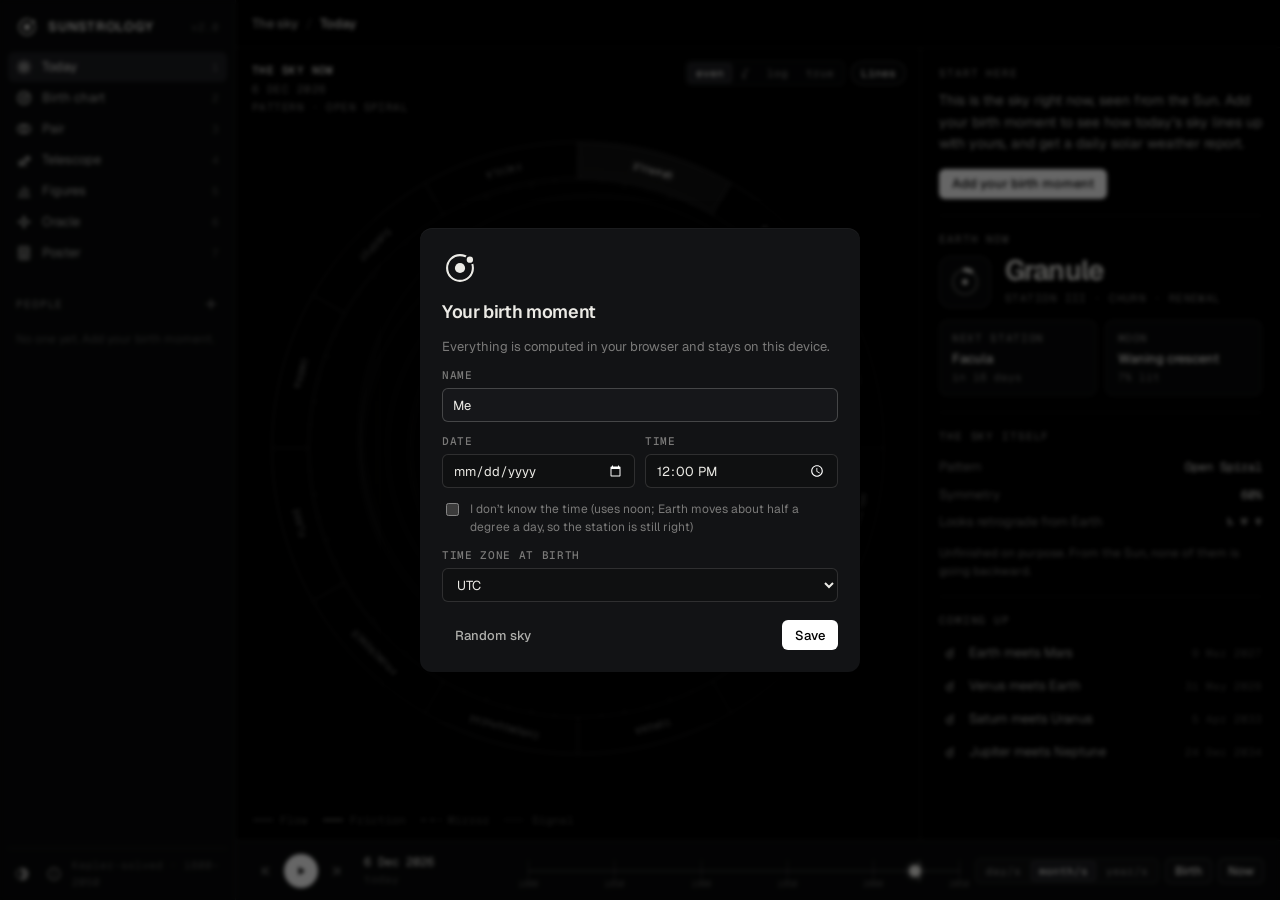
==== web/index.html @ 1bd75f25 "Sunstrology v2: redesigned app, Telescope, and brand A new version in web/, alongside v1 (Sunstrolog" ====
<!doctype html>
<html lang="en">
<head>
  <meta charset="utf-8">
  <meta name="viewport" content="width=device-width, initial-scale=1, viewport-fit=cover">
  <title>Sunstrology: the sky from the Sun</title>
  <meta name="description" content="A sun-centred birth chart. Real orbital mechanics, seen from the Sun, with Earth as you.">
  <meta name="theme-color" content="#000000">
  <link rel="icon" href="assets/favicon.svg" type="image/svg+xml">
  <link rel="icon" href="assets/favicon-32.png" sizes="32x32" type="image/png">
  <link rel="apple-touch-icon" href="assets/apple-touch-icon.png">
  <meta property="og:type" content="website">
  <meta property="og:title" content="Sunstrology: the sky from the Sun">
  <meta property="og:description" content="A sun-centred birth chart. Real orbital mechanics, seen from the Sun, with Earth as you.">
  <meta property="og:image" content="https://sunstrology.com/assets/link-preview.png">
  <meta property="og:image:width" content="1200">
  <meta property="og:image:height" content="630">
  <meta name="twitter:card" content="summary_large_image">
  <meta name="twitter:image" content="https://sunstrology.com/assets/link-preview.png">
  <link rel="manifest" href="manifest.webmanifest">
  <link rel="preconnect" href="https://fonts.googleapis.com">
  <link rel="preconnect" href="https://fonts.gstatic.com" crossorigin>
  <link href="https://fonts.googleapis.com/css2?family=Geist:wght@400;500;600&family=Geist+Mono:wght@400;500&display=swap" rel="stylesheet">
  <link rel="stylesheet" href="css/tokens.css">
  <link rel="stylesheet" href="css/app.css">
</head>
<body>
<div class="app" id="app">

  <!-- sidebar (desktop) -->
  <aside class="side" id="side">
    <a class="brand" href="#/sky" aria-label="Sunstrology home">
      <span class="brand-mark" id="brandMark"></span>
      <span class="brand-name">SUNSTROLOGY</span>
      <span class="brand-ver">v2.0</span>
    </a>
    <nav class="nav" aria-label="Views">
      <a href="#/sky" data-view="sky"><i data-ico="sky"></i>Today<kbd>1</kbd></a>
      <a href="#/chart" data-view="chart"><i data-ico="chart"></i>Birth chart<kbd>2</kbd></a>
      <a href="#/pair" data-view="pair"><i data-ico="pair"></i>Pair<kbd>3</kbd></a>
      <a href="#/telescope" data-view="telescope"><i data-ico="scope"></i>Telescope<kbd>4</kbd></a>
      <a href="#/figures" data-view="figures"><i data-ico="figures"></i>Figures<kbd>5</kbd></a>
      <a href="#/oracle" data-view="oracle"><i data-ico="oracle"></i>Oracle<kbd>6</kbd></a>
      <a href="#/poster" data-view="poster"><i data-ico="poster"></i>Poster<kbd>7</kbd></a>
    </nav>
    <div class="side-head"><span>PEOPLE</span><button class="icon-btn" id="addPerson" title="Add a person" aria-label="Add a person"><i data-ico="plus"></i></button></div>
    <ul class="people" id="people"></ul>
    <div class="side-foot">
      <button class="icon-btn" id="themeBtn" title="Light / dark" aria-label="Toggle light and dark"><i data-ico="theme"></i></button>
      <button class="icon-btn" id="aboutBtn" title="About" aria-label="About"><i data-ico="info"></i></button>
      <span class="side-note mono">Kepler-solved · 1800–2050</span>
    </div>
  </aside>

  <!-- top bar (mobile) -->
  <header class="topbar">
    <a class="brand" href="#/sky"><span class="brand-mark" id="brandMarkM"></span><span class="brand-name">SUNSTROLOGY</span></a>
    <button class="who" id="whoBtn" aria-label="Switch person"><span class="who-seal" id="whoSeal"></span><span id="whoName">—</span><i data-ico="chev"></i></button>
  </header>

  <main class="main">
    <header class="crumbs">
      <div class="crumb"><span id="crumbPerson">—</span><span class="sep">/</span><span id="crumbView">Today</span></div>
      <div class="crumb-actions" id="crumbActions"></div>
    </header>

    <section class="view view-stage" id="stageView">
      <div class="stage" id="stage">
        <canvas id="wheel" aria-label="The solar system seen from the Sun"></canvas>
        <div class="scope" id="scope" hidden>
          <div class="scope-msg mono" id="scopeMsg"></div>
          <div class="scope-pad" id="scopePad" aria-label="Fly">
            <button data-key="KeyW" aria-label="Fly forward"><svg viewBox="0 0 16 16" width="16" height="16" fill="none" stroke="currentColor" stroke-width="1.6" stroke-linecap="round" stroke-linejoin="round"><path d="M4 10l4-4 4 4"/></svg></button>
            <button data-key="KeyS" aria-label="Fly back"><svg viewBox="0 0 16 16" width="16" height="16" fill="none" stroke="currentColor" stroke-width="1.6" stroke-linecap="round" stroke-linejoin="round"><path d="M4 6l4 4 4-4"/></svg></button>
          </div>
        </div>
        <div class="stage-hud tl mono" id="hudTL"></div>
        <div class="stage-hud tr" id="hudTR">
          <div class="seg seg-sm" id="scaleSeg" role="group" aria-label="Distance scale">
            <button data-scale="even" class="on" title="Orbits evenly spaced">even</button><button data-scale="sqrt" title="Square-root distance">√</button><button data-scale="log">log</button><button data-scale="true">true</button>
          </div>
          <button class="chip" id="aspToggle" aria-pressed="true">Lines</button>
        </div>
        <div class="legend mono" id="legend">
          <span><svg width="22" height="6"><line x1="1" y1="3" x2="21" y2="3" stroke="currentColor" stroke-width="1"/></svg>Flow</span>
          <span><svg width="22" height="6"><line x1="1" y1="3" x2="21" y2="3" stroke="currentColor" stroke-width="1.6"/></svg>Friction</span>
          <span><svg width="22" height="6"><line x1="1" y1="3" x2="21" y2="3" stroke="currentColor" stroke-dasharray="5 4"/></svg>Mirror</span>
          <span><svg width="22" height="6"><line x1="1" y1="3" x2="21" y2="3" stroke="currentColor" stroke-dasharray="1 3" stroke-linecap="round"/></svg>Signal</span>
        </div>
        <div class="tip mono" id="tip" hidden></div>
      </div>
      <aside class="inspector" id="inspector"></aside>
    </section>

    <section class="view view-doc" id="docView" hidden>
      <div class="doc" id="doc"></div>
    </section>

    <!-- time bar: the GODMIX player, for time -->
    <footer class="timebar" id="timebar">
      <div class="tb-left">
        <button class="icon-btn" id="stepBack" title="Back one step (←)" aria-label="Back one step"><i data-ico="prev"></i></button>
        <button class="play" id="playBtn" title="Play (space)" aria-label="Play"><i data-ico="play"></i></button>
        <button class="icon-btn" id="stepFwd" title="Forward one step (→)" aria-label="Forward one step"><i data-ico="next"></i></button>
      </div>
      <div class="tb-date mono" id="tbDate">—</div>
      <div class="tb-track" id="tbTrack">
        <input type="range" id="tbRange" min="0" max="1000" step="0.01" aria-label="Moment in time">
        <div class="tb-marks" id="tbMarks"></div>
      </div>
      <div class="tb-right">
        <div class="seg seg-sm" id="speedSeg" role="group" aria-label="Playback speed">
          <button data-speed="1">day/s</button><button data-speed="30" class="on">month/s</button><button data-speed="365">year/s</button>
        </div>
        <button class="btn btn-sm" id="toBirth">Birth</button>
        <button class="btn btn-sm" id="toNow">Now</button>
      </div>
    </footer>
  </main>

  <!-- tabs (mobile) -->
  <nav class="tabs" aria-label="Views">
    <a href="#/sky" data-view="sky"><i data-ico="sky"></i><span>Today</span></a>
    <a href="#/chart" data-view="chart"><i data-ico="chart"></i><span>Chart</span></a>
    <a href="#/pair" data-view="pair"><i data-ico="pair"></i><span>Pair</span></a>
    <a href="#/telescope" data-view="telescope"><i data-ico="scope"></i><span>3D</span></a>
    <a href="#/figures" data-view="figures"><i data-ico="figures"></i><span>Figures</span></a>
    <a href="#/oracle" data-view="oracle"><i data-ico="oracle"></i><span>Oracle</span></a>
  </nav>
</div>

<!-- dialogs -->
<dialog class="dlg" id="personDlg">
  <form method="dialog" id="personForm" class="dlg-body">
    <div class="dlg-mark" id="dlgMark"></div>
    <h2 id="personTitle">Your birth moment</h2>
    <p class="muted">Everything is computed in your browser and stays on this device.</p>
    <label class="field"><span>Name</span><input name="name" required maxlength="40" placeholder="You" autocomplete="off"></label>
    <div class="row2">
      <label class="field"><span>Date</span><input name="date" type="date" required min="1800-01-01" max="2050-12-31"></label>
      <label class="field"><span>Time</span><input name="time" type="time" value="12:00"></label>
    </div>
    <label class="check"><input type="checkbox" name="unknown"> I don’t know the time (uses noon; Earth moves about half a degree a day, so the station is still right)</label>
    <label class="field"><span>Time zone at birth</span><select name="tz" id="tzSelect"></select></label>
    <div class="dlg-actions">
      <button type="button" class="btn ghost" id="randomBtn">Random sky</button>
      <span class="grow"></span>
      <button type="button" class="btn ghost danger" id="deletePerson" hidden>Delete</button>
      <button type="button" class="btn ghost" id="cancelPerson">Cancel</button>
      <button type="submit" class="btn primary" value="save">Save</button>
    </div>
  </form>
</dialog>

<dialog class="dlg" id="peopleDlg">
  <div class="dlg-body">
    <h2>People</h2>
    <ul class="people" id="peopleM"></ul>
    <div class="dlg-actions"><button class="btn" id="addPersonM">Add a person</button><span class="grow"></span><button class="btn ghost" id="closePeople">Close</button></div>
  </div>
</dialog>

<dialog class="dlg dlg-wide" id="aboutDlg">
  <div class="dlg-body prose">
    <h2>The sky from the Sun</h2>
    <p>Sunstrology computes the solar system at any moment between 1800 and 2050 as seen <b>from the Sun</b>, then treats Earth as you. Your sign is Earth’s <b>station</b>: one of twelve 30° sectors of its orbit, named for the Sun’s own anatomy, from Core to Heliopause.</p>
    <p>The astronomy is real orbital mechanics (JPL Keplerian elements, solved with Kepler’s equation; the Moon from Meeus). The stations, patterns and readings are an invented symbolic layer, and the app keeps the two apart.</p>
    <p>No retrogrades, no houses, no borrowed zodiac. From the Sun, nothing ever moves backward.</p>
    <p class="muted mono">Keys: 1–7 views · space play · ← → step · B birth · N now · L lines · Telescope: drag to look, W A S D fly, Q E down / up, shift boost, scroll speed</p>
    <p class="muted">By Kyler Simzer · MIT licence · <a href="https://github.com/kylersimzer/Sunstrology" target="_blank" rel="noopener">source</a></p>
    <div class="dlg-actions"><span class="grow"></span><button class="btn" id="closeAbout">Close</button></div>
  </div>
</dialog>

<div class="toast" id="toast" role="status" aria-live="polite"></div>

<script type="module" src="js/app.js"></script>
</body>
</html>
---- web/css/tokens.css ----
/* Sunstrology design tokens. Same rules as stems.fm and GODMIX: black, one off-white ink, Geist and Geist Mono,
   finished to the standard of linear.app (hairline borders, dense 13 px type, quiet surfaces, fast motion).
   Here the light comes from the Sun: the only full-white thing on screen is the Sun and you (Earth). */
:root {
  color-scheme: dark;
  --ink: 236, 235, 230;
  --bg: #000;
  --bg-1: #08090a;
  --bg-2: #0f1011;
  --bg-3: #16171a;
  --bg-4: #1d1e22;
  --bg-raised: #121315;
  --fg: #ecebe6;
  --fg-2: rgba(var(--ink), 0.72);
  --fg-3: rgba(var(--ink), 0.48);
  --fg-4: rgba(var(--ink), 0.3);
  --line: rgba(var(--ink), 0.09);
  --line-2: rgba(var(--ink), 0.14);
  --line-3: rgba(var(--ink), 0.22);
  --accent: #ffffff;
  --accent-ink: #000;
  --good: #4cc38a; --warn: #e5a84b; --bad: #eb5757;
  --focus: rgba(255, 255, 255, 0.55);
  --shadow-menu: 0 0 0 1px rgba(0, 0, 0, 0.6), 0 12px 32px rgba(0, 0, 0, 0.55), inset 0 1px 0 rgba(255, 255, 255, 0.04);
  --shadow-card: inset 0 1px 0 rgba(255, 255, 255, 0.03);
  --glass: rgba(8, 9, 10, 0.82);

  --sans: 'Geist', 'Inter', -apple-system, 'Segoe UI', system-ui, sans-serif;
  --mono: 'Geist Mono', ui-monospace, 'SF Mono', 'Cascadia Mono', Consolas, monospace;
  --fs-micro: 11px; --fs-mini: 12px; --fs-small: 13px; --fs-regular: 14px; --fs-large: 16px; --fs-title: 22px; --fs-hero: 40px;
  --r-4: 4px; --r-6: 6px; --r-8: 8px; --r-12: 12px; --r-pill: 999px;
  --fast: 0.1s; --med: 0.18s; --slow: 0.42s; --ease: cubic-bezier(0.23, 1, 0.32, 1);
  --sidebar: 236px; --inspector: 360px; --timebar: 60px; --header: 48px; --tabs: 58px;
}
:root[data-theme='light'] {
  color-scheme: light;
  --ink: 21, 21, 21;
  --bg: #f2f1ec;
  --bg-1: #ebeae4;
  --bg-2: #f7f6f2;
  --bg-3: #e6e5df;
  --bg-4: #dddcd5;
  --bg-raised: #fbfaf7;
  --fg: #151515;
  --accent: #151515;
  --accent-ink: #f2f1ec;
  --focus: rgba(21, 21, 21, 0.5);
  --shadow-menu: 0 0 0 1px rgba(0, 0, 0, 0.08), 0 12px 32px rgba(0, 0, 0, 0.14);
  --shadow-card: none;
  --glass: rgba(235, 234, 228, 0.86);
}
---- web/css/app.css ----
*, *::before, *::after { box-sizing: border-box; }
html, body { margin: 0; height: 100%; background: var(--bg); color: var(--fg); }
body { font: 400 var(--fs-small)/1.5 var(--sans); -webkit-font-smoothing: antialiased; text-rendering: optimizeLegibility; overflow: hidden; }
button, input, select, textarea { font: inherit; color: inherit; }
a { color: inherit; }
.mono { font-family: var(--mono); }
.muted { color: var(--fg-3); }
[hidden] { display: none !important; }
:focus-visible { outline: 1px solid var(--focus); outline-offset: 2px; }
::selection { background: rgba(var(--ink), 0.25); }

/* ---------- icons ---------- */
i[data-ico] { display: inline-flex; width: 16px; height: 16px; flex: none; }
i[data-ico] svg { width: 100%; height: 100%; }

/* ---------- layout ---------- */
.app { display: grid; grid-template-columns: var(--sidebar) 1fr; height: 100dvh; }
.main { display: grid; grid-template-rows: var(--header) 1fr var(--timebar); min-width: 0; min-height: 0; }
.main.no-time { grid-template-rows: var(--header) 1fr; }
.main.no-time .timebar { display: none; }

/* ---------- sidebar ---------- */
.side { background: var(--bg-1); border-right: 1px solid var(--line); display: flex; flex-direction: column; min-height: 0; padding: 10px 8px; }
.brand { display: flex; align-items: center; gap: 10px; padding: 6px 8px 14px; text-decoration: none; }
.brand-mark { display: inline-flex; width: 22px; height: 22px; color: var(--fg); }
.brand-mark svg { width: 100%; height: 100%; }
.brand-name { font-weight: 600; letter-spacing: 0.06em; font-size: var(--fs-small); }
.brand-ver { margin-left: auto; font: 400 var(--fs-micro) var(--mono); color: var(--fg-4); }
.nav { display: flex; flex-direction: column; gap: 1px; }
.nav a { display: flex; align-items: center; gap: 10px; height: 30px; padding: 0 8px; border-radius: var(--r-6); text-decoration: none; color: var(--fg-2); transition: background var(--fast), color var(--fast); }
.nav a:hover { background: var(--bg-3); color: var(--fg); }
.nav a.on { background: var(--bg-4); color: var(--fg); }
.nav kbd { margin-left: auto; font: 400 var(--fs-micro) var(--mono); color: var(--fg-4); }
.side-head { display: flex; align-items: center; justify-content: space-between; margin: 22px 0 4px; padding: 0 2px 0 8px; font: 500 var(--fs-micro) var(--mono); letter-spacing: 0.08em; color: var(--fg-3); }
.people { list-style: none; margin: 0; padding: 0; overflow: auto; flex: 1; min-height: 0; }
.people li { display: flex; align-items: center; gap: 10px; height: 34px; padding: 0 6px 0 8px; border-radius: var(--r-6); cursor: pointer; color: var(--fg-2); }
.people li:hover { background: var(--bg-3); color: var(--fg); }
.people li.on { background: var(--bg-4); color: var(--fg); }
.people .seal { display: inline-flex; color: var(--fg); opacity: 0.9; }
.people .pname { flex: 1; min-width: 0; overflow: hidden; text-overflow: ellipsis; white-space: nowrap; }
.people .pst { font: 400 var(--fs-micro) var(--mono); color: var(--fg-4); }
.people .edit { opacity: 0; }
.people li:hover .edit, .people li.on .edit { opacity: 1; }
.people .empty { color: var(--fg-4); cursor: default; font-size: var(--fs-mini); }
.people .empty:hover { background: none; }
.side-foot { display: flex; align-items: center; gap: 4px; padding-top: 8px; border-top: 1px solid var(--line); }
.side-note { margin-left: auto; font-size: var(--fs-micro); color: var(--fg-4); padding-right: 6px; }

/* ---------- controls ---------- */
.icon-btn { display: inline-flex; align-items: center; justify-content: center; width: 28px; height: 28px; border: 0; background: none; border-radius: var(--r-6); color: var(--fg-3); cursor: pointer; transition: background var(--fast), color var(--fast); }
.icon-btn:hover { background: var(--bg-3); color: var(--fg); }
.btn { display: inline-flex; align-items: center; gap: 6px; height: 30px; padding: 0 12px; border-radius: var(--r-6); border: 1px solid var(--line-2); background: var(--bg-2); color: var(--fg); cursor: pointer; font-size: var(--fs-small); font-weight: 500; white-space: nowrap; box-shadow: var(--shadow-card); transition: background var(--fast), border-color var(--fast); text-decoration: none; }
.btn:hover { background: var(--bg-3); border-color: var(--line-3); }
.btn.primary { background: var(--accent); color: var(--accent-ink); border-color: transparent; }
.btn.primary:hover { opacity: 0.9; }
.btn.ghost { background: none; border-color: transparent; box-shadow: none; color: var(--fg-2); }
.btn.ghost:hover { background: var(--bg-3); color: var(--fg); }
.btn.danger { color: var(--bad); }
.btn-sm { height: 26px; padding: 0 9px; font-size: var(--fs-mini); }
.chip { height: 24px; padding: 0 9px; border-radius: var(--r-pill); border: 1px solid var(--line-2); background: var(--glass); color: var(--fg-3); font: 500 var(--fs-micro) var(--mono); cursor: pointer; backdrop-filter: blur(8px); }
.chip[aria-pressed='true'] { color: var(--fg); border-color: var(--line-3); }
.seg { display: inline-flex; padding: 2px; gap: 2px; border-radius: var(--r-6); background: var(--bg-2); border: 1px solid var(--line); }
.seg button { height: 24px; padding: 0 10px; border: 0; border-radius: var(--r-4); background: none; color: var(--fg-3); cursor: pointer; font-size: var(--fs-mini); font-weight: 500; }
.seg button:hover { color: var(--fg); }
.seg button.on { background: var(--bg-4); color: var(--fg); box-shadow: inset 0 0 0 1px var(--line-2); }
.seg-sm button { height: 20px; padding: 0 8px; font: 500 var(--fs-micro) var(--mono); }
.stage-hud .seg { background: var(--glass); backdrop-filter: blur(8px); }

/* ---------- crumbs ---------- */
.crumbs { display: flex; align-items: center; justify-content: space-between; gap: 12px; padding: 0 16px; border-bottom: 1px solid var(--line); min-width: 0; }
.crumb { display: flex; align-items: center; gap: 8px; color: var(--fg-3); min-width: 0; white-space: nowrap; }
.crumb #crumbPerson { color: var(--fg-2); font-weight: 500; overflow: hidden; text-overflow: ellipsis; }
.crumb #crumbView { color: var(--fg); font-weight: 500; }
.crumb .sep { color: var(--fg-4); }
.crumb-actions { display: flex; gap: 6px; }

/* ---------- stage + inspector ---------- */
.view { min-height: 0; }
.view-stage { display: grid; grid-template-columns: 1fr var(--inspector); min-height: 0; }
.stage { position: relative; min-width: 0; min-height: 0; overflow: hidden; background: radial-gradient(ellipse at center, rgba(var(--ink), 0.035), transparent 62%); }
.stage canvas { position: absolute; inset: 0; width: 100%; height: 100%; touch-action: none; cursor: grab; }
.stage canvas.hovering { cursor: pointer; }
.stage-hud { position: absolute; display: flex; gap: 6px; align-items: center; z-index: 2; }
.stage-hud.tl { top: 14px; left: 16px; flex-direction: column; align-items: flex-start; gap: 2px; font-size: var(--fs-micro); color: var(--fg-3); letter-spacing: 0.04em; pointer-events: none; }
.stage-hud.tl b { color: var(--fg); font-weight: 500; }
.stage-hud.tr { top: 12px; right: 14px; }
.legend { position: absolute; left: 16px; bottom: 12px; display: flex; gap: 14px; font-size: var(--fs-micro); color: var(--fg-4); pointer-events: none; }
.legend span { display: inline-flex; align-items: center; gap: 6px; }
.legend svg { color: var(--fg-3); }
.tip { position: absolute; z-index: 3; pointer-events: none; padding: 8px 10px; border-radius: var(--r-8); background: var(--bg-raised); box-shadow: var(--shadow-menu); font-size: var(--fs-micro); color: var(--fg-2); line-height: 1.6; min-width: 170px; transform: translate(12px, 12px); }
.tip b { color: var(--fg); font-family: var(--sans); font-size: var(--fs-small); font-weight: 600; display: block; margin-bottom: 2px; }
.tip .kv { display: flex; justify-content: space-between; gap: 16px; }

.inspector { border-left: 1px solid var(--line); overflow: auto; min-height: 0; padding: 18px 18px 40px; background: var(--bg); }
.sec { padding: 16px 0; border-top: 1px solid var(--line); }
.sec:first-child { border-top: 0; padding-top: 0; }
.label { font: 500 var(--fs-micro) var(--mono); letter-spacing: 0.08em; color: var(--fg-3); text-transform: uppercase; margin: 0 0 10px; display: flex; align-items: center; justify-content: space-between; gap: 8px; }
.label .r { letter-spacing: 0; text-transform: none; color: var(--fg-4); }
.hero { display: flex; align-items: flex-start; gap: 14px; }
.hero-glyph { flex: none; width: 52px; height: 52px; border-radius: var(--r-12); border: 1px solid var(--line-2); display: grid; place-items: center; color: var(--fg); background: var(--bg-1); }
.hero-glyph svg { width: 32px; height: 32px; }
.hero h1 { margin: 0; font-size: 28px; line-height: 1.05; font-weight: 600; letter-spacing: -0.03em; }
.hero .sub { margin-top: 6px; font: 400 var(--fs-micro) var(--mono); color: var(--fg-3); letter-spacing: 0.04em; }
.big { font-size: var(--fs-hero); font-weight: 600; letter-spacing: -0.04em; line-height: 1; }
.lede { font-size: var(--fs-regular); line-height: 1.55; color: var(--fg-2); margin: 10px 0 0; text-wrap: pretty; }
.lede b { color: var(--fg); font-weight: 500; }
p.small { margin: 8px 0 0; color: var(--fg-3); font-size: var(--fs-mini); }
.kvs { display: grid; gap: 0; }
.kv { display: flex; justify-content: space-between; align-items: baseline; gap: 12px; padding: 4px 0; }
.kv > span:first-child { color: var(--fg-3); }
.kv > span:last-child { font-family: var(--mono); font-size: var(--fs-mini); color: var(--fg); text-align: right; }
.pair2 { display: grid; grid-template-columns: 1fr 1fr; gap: 8px; margin-top: 12px; }
.tile { border: 1px solid var(--line); border-radius: var(--r-8); padding: 10px 12px; background: var(--bg-1); box-shadow: var(--shadow-card); }
.tile .t { font: 500 var(--fs-micro) var(--mono); color: var(--fg-3); letter-spacing: 0.06em; text-transform: uppercase; }
.tile .v { margin-top: 4px; font-weight: 500; color: var(--fg); }
.lines { list-style: none; margin: 0; padding: 0; }
.lines li { display: grid; grid-template-columns: 22px 1fr auto; align-items: center; gap: 8px; padding: 6px 8px; margin: 0 -8px; border-radius: var(--r-6); cursor: default; }
.lines li:hover { background: var(--bg-2); }
.lines .g { font-size: 14px; color: var(--fg-2); text-align: center; }
.lines .w { color: var(--fg-2); min-width: 0; }
.lines .w b { color: var(--fg); font-weight: 500; }
.lines .o { font: 400 var(--fs-micro) var(--mono); color: var(--fg-4); }
.lines li.ret .g, .lines li.ret b { color: var(--fg); }
.badge { display: inline-flex; align-items: center; height: 20px; padding: 0 7px; border-radius: var(--r-pill); border: 1px solid var(--line-2); font: 500 var(--fs-micro) var(--mono); color: var(--fg-2); }
.meter { height: 3px; border-radius: 2px; background: var(--line); overflow: hidden; margin-top: 10px; }
.meter > span { display: block; height: 100%; background: var(--fg); border-radius: 2px; transition: width var(--slow) var(--ease); }
.reading p { margin: 0 0 10px; color: var(--fg-2); line-height: 1.6; text-wrap: pretty; }
.select { height: 30px; border-radius: var(--r-6); border: 1px solid var(--line-2); background: var(--bg-2); padding: 0 8px; color: var(--fg); }

/* ---------- telescope ---------- */
.scope { position: absolute; inset: 0; background: #000; }
.scope-canvas { position: absolute; inset: 0; width: 100%; height: 100%; display: block; cursor: grab; touch-action: none; }
.scope-canvas.hovering { cursor: pointer; }
.scope-canvas.grabbing { cursor: grabbing; }
.scope-msg { position: absolute; inset: 0; display: grid; place-items: center; color: rgba(236, 235, 230, 0.48); font-size: var(--fs-micro); letter-spacing: 0.06em; text-transform: uppercase; pointer-events: none; }
.scope-load { display: inline-flex; flex-direction: column; align-items: center; gap: 12px; }
.scope-load img { color: #fff; opacity: .9; }
.scope-pad { position: absolute; right: 14px; bottom: 14px; display: none; flex-direction: column; gap: 6px; z-index: 2; }
.scope-pad button { width: 44px; height: 44px; border-radius: 50%; border: 1px solid rgba(236, 235, 230, 0.22); background: rgba(8, 9, 10, 0.7); color: #ecebe6; display: grid; place-items: center; backdrop-filter: blur(8px); touch-action: none; user-select: none; -webkit-user-select: none; }
.scope-pad button:active { background: rgba(236, 235, 230, 0.16); }
@media (hover: none) { .scope-pad { display: flex; } }
.view-stage.scope-on .legend, .view-stage.scope-on .stage-hud.tl { color: rgba(236, 235, 230, 0.48); }
.view-stage.scope-on .stage-hud.tl b { color: #ecebe6; }
.presets { display: grid; grid-template-columns: 1fr 1fr; gap: 6px; }
.presets .btn { justify-content: center; }
.presets .btn.on { background: var(--bg-4); border-color: var(--line-3); }
.keys { display: grid; grid-template-columns: auto 1fr; gap: 6px 12px; font-size: var(--fs-mini); color: var(--fg-3); }
.keys kbd { font: 500 var(--fs-micro) var(--mono); color: var(--fg-2); border: 1px solid var(--line-2); border-radius: var(--r-4); padding: 1px 5px; background: var(--bg-2); white-space: nowrap; justify-self: start; }

/* ---------- time bar ---------- */
.timebar { display: grid; grid-template-columns: auto 150px 1fr auto; align-items: center; gap: 14px; padding: 0 16px; border-top: 1px solid var(--line); background: var(--bg-1); }
.tb-left, .tb-right { display: flex; align-items: center; gap: 4px; }
.tb-right { gap: 6px; }
.play { width: 34px; height: 34px; border-radius: 50%; border: 0; background: var(--accent); color: var(--accent-ink); display: grid; place-items: center; cursor: pointer; transition: transform var(--fast); }
.play:active { transform: scale(0.94); }
.tb-date { font-size: var(--fs-mini); color: var(--fg); white-space: nowrap; }
.tb-date small { display: block; color: var(--fg-4); font-size: var(--fs-micro); }
.tb-track { position: relative; height: 34px; display: flex; align-items: center; }
.tb-marks { position: absolute; inset: 0; pointer-events: none; }
.tb-marks span { position: absolute; top: 6px; bottom: 6px; width: 1px; background: var(--line-2); }
.tb-marks span.b { background: var(--fg); width: 2px; }
.tb-marks span.n { background: var(--fg-3); }
.tb-marks em { position: absolute; bottom: -2px; transform: translateX(-50%); font: 400 9px var(--mono); color: var(--fg-4); font-style: normal; }
input[type=range] { -webkit-appearance: none; appearance: none; width: 100%; height: 34px; background: transparent; position: relative; z-index: 1; cursor: pointer; margin: 0; }
input[type=range]::-webkit-slider-runnable-track { height: 2px; background: var(--line-2); border-radius: 2px; }
input[type=range]::-moz-range-track { height: 2px; background: var(--line-2); border-radius: 2px; }
input[type=range]::-webkit-slider-thumb { -webkit-appearance: none; width: 12px; height: 12px; border-radius: 50%; background: var(--fg); margin-top: -5px; box-shadow: 0 0 0 4px rgba(var(--ink), 0.12); }
input[type=range]::-moz-range-thumb { width: 12px; height: 12px; border: 0; border-radius: 50%; background: var(--fg); box-shadow: 0 0 0 4px rgba(var(--ink), 0.12); }

/* ---------- document views (figures, oracle, poster) ---------- */
.view-doc { overflow: auto; }
.doc { max-width: 1080px; margin: 0 auto; padding: 28px 28px 80px; }
.doc-head { display: flex; align-items: flex-end; justify-content: space-between; gap: 16px; margin-bottom: 22px; flex-wrap: wrap; }
.doc-head h1 { margin: 0; font-size: var(--fs-title); font-weight: 600; letter-spacing: -0.02em; }
.doc-head p { margin: 4px 0 0; color: var(--fg-3); max-width: 60ch; }
.grid { display: grid; grid-template-columns: repeat(auto-fill, minmax(320px, 1fr)); gap: 12px; }
.card { border: 1px solid var(--line); border-radius: var(--r-12); background: var(--bg-1); padding: 16px; box-shadow: var(--shadow-card); min-width: 0; }
.card.span2 { grid-column: span 2; }
.card h3 { margin: 0 0 4px; font-size: var(--fs-small); font-weight: 600; display: flex; justify-content: space-between; align-items: baseline; }
.card h3 .tab { font: 400 var(--fs-micro) var(--mono); color: var(--fg-4); }
.card .desc { margin: 0 0 12px; color: var(--fg-3); font-size: var(--fs-mini); }
.odo { display: flex; flex-wrap: wrap; gap: 28px; }
.odo .big { font-family: var(--mono); font-weight: 500; font-size: 30px; letter-spacing: -0.02em; font-variant-numeric: tabular-nums; }
.odo .cap { color: var(--fg-3); font-size: var(--fs-mini); margin-top: 6px; }
table.t { width: 100%; border-collapse: collapse; font-size: var(--fs-mini); }
table.t th { text-align: left; font: 500 var(--fs-micro) var(--mono); color: var(--fg-4); letter-spacing: 0.06em; text-transform: uppercase; padding: 0 8px 6px 0; border-bottom: 1px solid var(--line); }
table.t td { padding: 6px 8px 6px 0; border-bottom: 1px solid var(--line); color: var(--fg-2); white-space: nowrap; }
table.t td.n { font-family: var(--mono); color: var(--fg); text-align: right; }
table.t th.n { text-align: right; }
table.t tr.me td { color: var(--fg); }
table.t tr:last-child td { border-bottom: 0; }
.bar { height: 4px; background: var(--line); border-radius: 2px; position: relative; min-width: 60px; }
.bar > span { position: absolute; left: 0; top: 0; bottom: 0; background: var(--fg-2); border-radius: 2px; }
.bar > i { position: absolute; top: -3px; width: 2px; height: 10px; background: var(--fg); }
.scroll-x { overflow-x: auto; }

.oracle { display: grid; grid-template-columns: 1fr 1fr; gap: 12px; }
.oracle textarea, .oracle pre { width: 100%; min-height: 420px; margin: 0; padding: 14px; border: 1px solid var(--line); border-radius: var(--r-8); background: var(--bg-2); color: var(--fg-2); font: 400 var(--fs-mini)/1.6 var(--mono); resize: vertical; white-space: pre-wrap; overflow: auto; }
.oracle textarea:focus { outline: none; border-color: var(--line-3); color: var(--fg); }
.row { display: flex; gap: 8px; align-items: center; flex-wrap: wrap; }

.poster-wrap { display: grid; grid-template-columns: minmax(0, 520px) 1fr; gap: 28px; align-items: start; }
.poster-wrap canvas { width: 100%; height: auto; border-radius: var(--r-8); border: 1px solid var(--line); display: block; }

/* ---------- dialogs ---------- */
.dlg { border: 0; padding: 0; background: var(--bg-raised); color: var(--fg); border-radius: var(--r-12); box-shadow: var(--shadow-menu); width: min(440px, calc(100vw - 24px)); max-height: calc(100dvh - 24px); }
.dlg-wide { width: min(560px, calc(100vw - 24px)); }
.dlg::backdrop { background: rgba(0, 0, 0, 0.6); backdrop-filter: blur(2px); }
.dlg[open] { animation: pop var(--med) var(--ease); }
@keyframes pop { from { opacity: 0; transform: translateY(6px) scale(0.98); } }
.dlg-body { padding: 22px; display: grid; gap: 12px; }
.dlg h2 { margin: 0; font-size: 18px; font-weight: 600; letter-spacing: -0.02em; }
.dlg p { margin: 0; }
.dlg-mark { width: 36px; height: 36px; color: var(--fg); }
.dlg-mark svg { width: 100%; height: 100%; }
.field { display: grid; gap: 6px; }
.field > span { font: 500 var(--fs-micro) var(--mono); color: var(--fg-3); letter-spacing: 0.06em; text-transform: uppercase; }
.field input, .field select { height: 34px; border-radius: var(--r-6); border: 1px solid var(--line-2); background: var(--bg-2); padding: 0 10px; color: var(--fg); min-width: 0; width: 100%; }
.field input:focus, .field select:focus { outline: none; border-color: var(--line-3); background: var(--bg-3); }
.row2 { display: grid; grid-template-columns: 1fr 1fr; gap: 10px; }
.check { display: flex; gap: 8px; align-items: flex-start; color: var(--fg-3); font-size: var(--fs-mini); }
.check input { margin-top: 3px; accent-color: var(--fg); }
.dlg-actions { display: flex; gap: 6px; align-items: center; margin-top: 6px; flex-wrap: wrap; }
.grow { flex: 1; }
.prose p { color: var(--fg-2); line-height: 1.6; }
.prose b { color: var(--fg); font-weight: 500; }

.toast { position: fixed; left: 50%; bottom: 84px; transform: translate(-50%, 10px); padding: 8px 14px; border-radius: var(--r-8); background: var(--bg-raised); box-shadow: var(--shadow-menu); opacity: 0; pointer-events: none; transition: opacity var(--med), transform var(--med) var(--ease); z-index: 50; font-size: var(--fs-mini); }
.toast.on { opacity: 1; transform: translate(-50%, 0); }

/* ---------- mobile chrome, hidden on desktop ---------- */
.topbar, .tabs { display: none; }

/* ---------- tablet ---------- */
@media (max-width: 1180px) {
  :root { --inspector: 320px; --sidebar: 212px; }
  .legend { display: none; }
  .tb-right .seg { display: none; }
}

/* ---------- phone ---------- */
@media (max-width: 820px) {
  body { overflow: auto; }
  .app { display: block; height: auto; min-height: 100dvh; padding-bottom: calc(var(--tabs) + env(safe-area-inset-bottom)); }
  .side { display: none; }
  .topbar { display: flex; position: sticky; top: 0; z-index: 10; height: 52px; align-items: center; justify-content: space-between; padding: 0 10px 0 6px; background: var(--glass); backdrop-filter: blur(14px); border-bottom: 1px solid var(--line); }
  .topbar .brand { padding: 0 8px; }
  .who { display: inline-flex; align-items: center; gap: 8px; height: 32px; padding: 0 8px 0 6px; border-radius: var(--r-pill); border: 1px solid var(--line-2); background: var(--bg-2); cursor: pointer; max-width: 55vw; }
  .who span:nth-child(2) { overflow: hidden; text-overflow: ellipsis; white-space: nowrap; }
  .who-seal { display: inline-flex; }
  .main, .main.no-time { display: flex; flex-direction: column; }
  .crumbs { display: none; }
  .view-stage { display: flex; flex-direction: column; }
  .stage { height: min(calc(100vw + 46px), 66dvh); flex: none; }
  .stage-hud.tl span:nth-child(n+2) { display: none; }
  .stage-hud.tl { flex-direction: row; gap: 8px; }
  .stage-hud.tl { top: 16px; left: 12px; }
  .stage-hud.tr { top: 8px; right: 8px; }
  .inspector { border-left: 0; border-top: 1px solid var(--line); overflow: visible; padding: 18px 16px 24px; }
  .timebar { position: sticky; bottom: calc(var(--tabs) + env(safe-area-inset-bottom)); z-index: 9; order: -1; grid-template-columns: auto 1fr auto; grid-template-areas: 'l d r' 't t t'; gap: 2px 10px; padding: 8px 12px 4px; background: var(--glass); backdrop-filter: blur(14px); }
  .view-stage { order: -2; }
  .tb-left { grid-area: l; } .tb-date { grid-area: d; text-align: center; } .tb-right { grid-area: r; } .tb-track { grid-area: t; height: 26px; }
  .tb-marks em { display: none; }
  .tb-right .btn-sm { padding: 0 8px; }
  .tabs { display: grid; grid-template-columns: repeat(6, 1fr); position: fixed; left: 0; right: 0; bottom: 0; z-index: 20; height: calc(var(--tabs) + env(safe-area-inset-bottom)); padding-bottom: env(safe-area-inset-bottom); background: var(--glass); backdrop-filter: blur(14px); border-top: 1px solid var(--line); }
  .tabs a { display: flex; flex-direction: column; align-items: center; justify-content: center; gap: 3px; text-decoration: none; color: var(--fg-4); font-size: 10.5px; font-weight: 500; }
  .tabs a.on { color: var(--fg); }
  .tabs i[data-ico] { width: 20px; height: 20px; }
  .view-doc { overflow: visible; }
  .doc { padding: 20px 16px 40px; }
  .grid { grid-template-columns: 1fr; }
  .card.span2 { grid-column: auto; }
  .oracle { grid-template-columns: 1fr; }
  .oracle textarea, .oracle pre { min-height: 260px; }
  .poster-wrap { grid-template-columns: 1fr; }
  .odo { display: grid; grid-template-columns: 1fr 1fr; gap: 18px 14px; }
  .odo .big { font-size: 19px; }
  .toast { bottom: calc(var(--tabs) + 70px); }
}

@media (prefers-reduced-motion: reduce) { *, *::before, *::after { animation: none !important; transition: none !important; } }
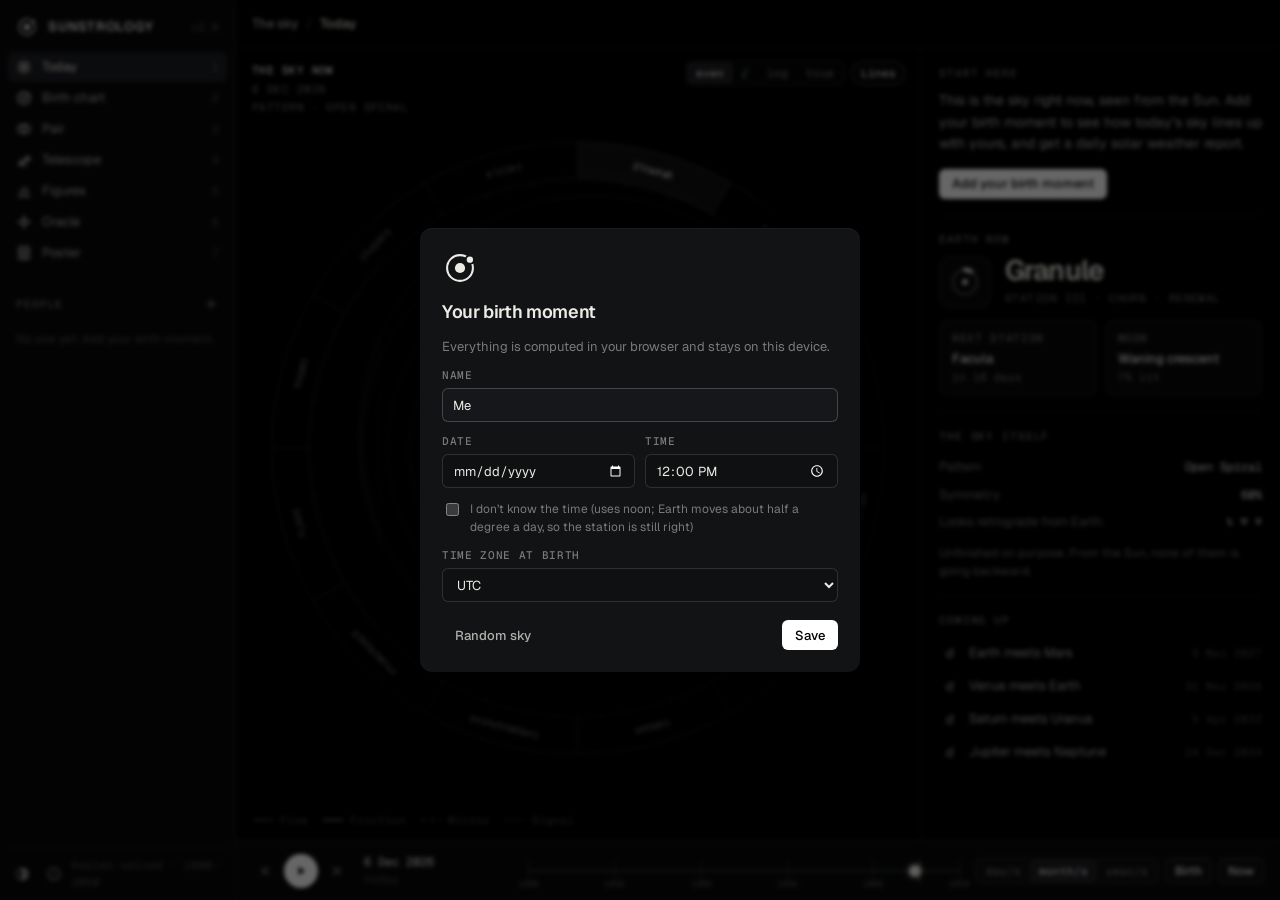
==== commit 7b639036: "Netlify: publish web/, keep v1 at /classic netlify.toml sets the publish folder (no build step) and " ====
--- a/web/index.html
+++ b/web/index.html
@@ -167,7 +167,7 @@
     <p>The astronomy is real orbital mechanics (JPL Keplerian elements, solved with Kepler’s equation; the Moon from Meeus). The stations, patterns and readings are an invented symbolic layer, and the app keeps the two apart.</p>
     <p>No retrogrades, no houses, no borrowed zodiac. From the Sun, nothing ever moves backward.</p>
     <p class="muted mono">Keys: 1–7 views · space play · ← → step · B birth · N now · L lines · Telescope: drag to look, W A S D fly, Q E down / up, shift boost, scroll speed</p>
-    <p class="muted">By Kyler Simzer · MIT licence · <a href="https://github.com/kylersimzer/Sunstrology" target="_blank" rel="noopener">source</a></p>
+    <p class="muted">By Kyler Simzer · MIT licence · <a href="https://github.com/kylersimzer/Sunstrology" target="_blank" rel="noopener">source</a> · <a href="classic/">the original almanac (v1)</a></p>
     <div class="dlg-actions"><span class="grow"></span><button class="btn" id="closeAbout">Close</button></div>
   </div>
 </dialog>
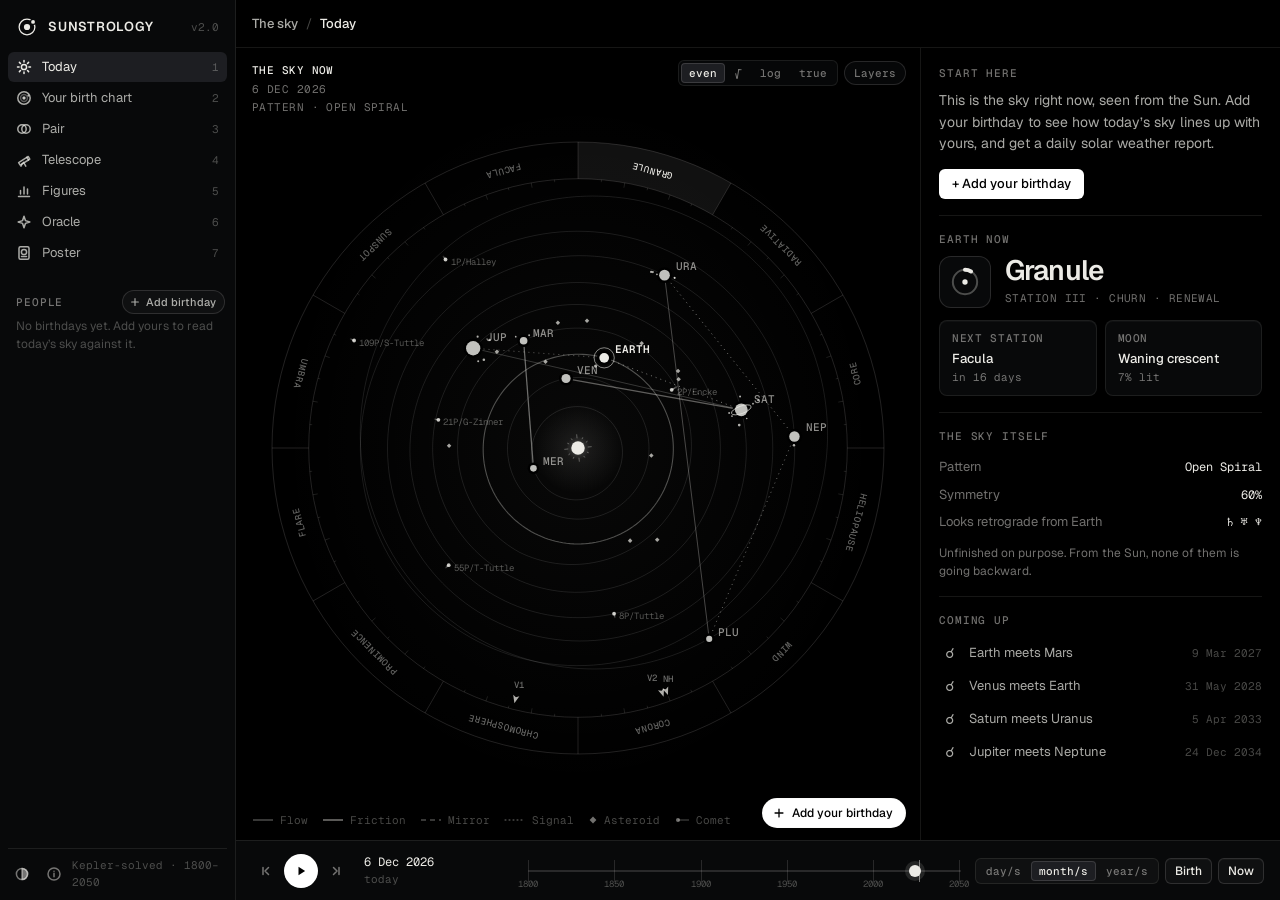
==== commit f5cb1abf: "Comets, asteroids, spacecraft and moons; easier first visit - Wheel and Telescope: v1's 18 comets an" ====
--- a/web/index.html
+++ b/web/index.html
@@ -36,14 +36,14 @@
     </a>
     <nav class="nav" aria-label="Views">
       <a href="#/sky" data-view="sky"><i data-ico="sky"></i>Today<kbd>1</kbd></a>
-      <a href="#/chart" data-view="chart"><i data-ico="chart"></i>Birth chart<kbd>2</kbd></a>
+      <a href="#/chart" data-view="chart"><i data-ico="chart"></i>Your birth chart<kbd>2</kbd></a>
       <a href="#/pair" data-view="pair"><i data-ico="pair"></i>Pair<kbd>3</kbd></a>
       <a href="#/telescope" data-view="telescope"><i data-ico="scope"></i>Telescope<kbd>4</kbd></a>
       <a href="#/figures" data-view="figures"><i data-ico="figures"></i>Figures<kbd>5</kbd></a>
       <a href="#/oracle" data-view="oracle"><i data-ico="oracle"></i>Oracle<kbd>6</kbd></a>
       <a href="#/poster" data-view="poster"><i data-ico="poster"></i>Poster<kbd>7</kbd></a>
     </nav>
-    <div class="side-head"><span>PEOPLE</span><button class="icon-btn" id="addPerson" title="Add a person" aria-label="Add a person"><i data-ico="plus"></i></button></div>
+    <div class="side-head"><span>PEOPLE</span><button class="add-bday" id="addPerson" title="Add a birthday"><i data-ico="plus"></i>Add birthday</button></div>
     <ul class="people" id="people"></ul>
     <div class="side-foot">
       <button class="icon-btn" id="themeBtn" title="Light / dark" aria-label="Toggle light and dark"><i data-ico="theme"></i></button>
@@ -79,14 +79,26 @@
           <div class="seg seg-sm" id="scaleSeg" role="group" aria-label="Distance scale">
             <button data-scale="even" class="on" title="Orbits evenly spaced">even</button><button data-scale="sqrt" title="Square-root distance">√</button><button data-scale="log">log</button><button data-scale="true">true</button>
           </div>
-          <button class="chip" id="aspToggle" aria-pressed="true">Lines</button>
+          <div class="layers">
+            <button class="chip" id="layersBtn" aria-haspopup="true" aria-expanded="false">Layers</button>
+            <div class="layers-menu" id="layersMenu" hidden>
+              <label><input type="checkbox" data-layer="aspects" checked><span>Aspect lines</span><kbd>L</kbd></label>
+              <label><input type="checkbox" data-layer="moons" checked><span>Moons</span></label>
+              <label><input type="checkbox" data-layer="wanderers" checked><span>Comets and asteroids</span></label>
+              <label><input type="checkbox" data-layer="probes" checked><span>Spacecraft</span></label>
+              <label><input type="checkbox" data-layer="retro"><span>Retrograde illusion</span></label>
+            </div>
+          </div>
         </div>
         <div class="legend mono" id="legend">
           <span><svg width="22" height="6"><line x1="1" y1="3" x2="21" y2="3" stroke="currentColor" stroke-width="1"/></svg>Flow</span>
           <span><svg width="22" height="6"><line x1="1" y1="3" x2="21" y2="3" stroke="currentColor" stroke-width="1.6"/></svg>Friction</span>
           <span><svg width="22" height="6"><line x1="1" y1="3" x2="21" y2="3" stroke="currentColor" stroke-dasharray="5 4"/></svg>Mirror</span>
           <span><svg width="22" height="6"><line x1="1" y1="3" x2="21" y2="3" stroke="currentColor" stroke-dasharray="1 3" stroke-linecap="round"/></svg>Signal</span>
+          <span><svg width="10" height="10"><rect x="2.6" y="2.6" width="4.8" height="4.8" transform="rotate(45 5 5)" fill="currentColor"/></svg>Asteroid</span>
+          <span><svg width="16" height="8"><line x1="4" y1="4" x2="15" y2="4" stroke="currentColor" stroke-opacity=".5" stroke-width="1.4"/><circle cx="4" cy="4" r="2" fill="currentColor"/></svg>Comet</span>
         </div>
+        <button class="add-chip" id="addChip" data-act="add" hidden><i data-ico="plus"></i>Add your birthday</button>
         <div class="tip mono" id="tip" hidden></div>
       </div>
       <aside class="inspector" id="inspector"></aside>
@@ -121,7 +133,7 @@
   <!-- tabs (mobile) -->
   <nav class="tabs" aria-label="Views">
     <a href="#/sky" data-view="sky"><i data-ico="sky"></i><span>Today</span></a>
-    <a href="#/chart" data-view="chart"><i data-ico="chart"></i><span>Chart</span></a>
+    <a href="#/chart" data-view="chart"><i data-ico="chart"></i><span>Your chart</span></a>
     <a href="#/pair" data-view="pair"><i data-ico="pair"></i><span>Pair</span></a>
     <a href="#/telescope" data-view="telescope"><i data-ico="scope"></i><span>3D</span></a>
     <a href="#/figures" data-view="figures"><i data-ico="figures"></i><span>Figures</span></a>
@@ -133,7 +145,7 @@
 <dialog class="dlg" id="personDlg">
   <form method="dialog" id="personForm" class="dlg-body">
     <div class="dlg-mark" id="dlgMark"></div>
-    <h2 id="personTitle">Your birth moment</h2>
+    <h2 id="personTitle">Your birthday</h2>
     <p class="muted">Everything is computed in your browser and stays on this device.</p>
     <label class="field"><span>Name</span><input name="name" required maxlength="40" placeholder="You" autocomplete="off"></label>
     <div class="row2">
--- a/web/css/app.css
+++ b/web/css/app.css
@@ -33,6 +33,19 @@
 .nav kbd { margin-left: auto; font: 400 var(--fs-micro) var(--mono); color: var(--fg-4); }
 .side-head { display: flex; align-items: center; justify-content: space-between; margin: 22px 0 4px; padding: 0 2px 0 8px; font: 500 var(--fs-micro) var(--mono); letter-spacing: 0.08em; color: var(--fg-3); }
 .people { list-style: none; margin: 0; padding: 0; overflow: auto; flex: 1; min-height: 0; }
+.add-bday { display: inline-flex; align-items: center; gap: 5px; height: 24px; padding: 0 8px 0 6px; border: 1px solid var(--line-2); border-radius: var(--r-pill); background: var(--bg-2); color: var(--fg-2); font: 500 var(--fs-micro) var(--sans); letter-spacing: 0; text-transform: none; cursor: pointer; transition: background var(--fast), color var(--fast); }
+.add-bday:hover { background: var(--bg-3); color: var(--fg); }
+.add-bday i[data-ico] { width: 12px; height: 12px; }
+.add-chip { position: absolute; right: 14px; bottom: 12px; z-index: 2; display: inline-flex; align-items: center; gap: 6px; height: 30px; padding: 0 12px 0 9px; border-radius: var(--r-pill); border: 1px solid var(--line-3); background: var(--accent); color: var(--accent-ink); font: 500 var(--fs-mini) var(--sans); cursor: pointer; box-shadow: var(--shadow-menu); }
+.add-chip:hover { opacity: 0.9; }
+.add-chip i[data-ico] { width: 14px; height: 14px; }
+.layers { position: relative; }
+.layers-menu { position: absolute; right: 0; top: 30px; z-index: 4; min-width: 220px; padding: 6px; border-radius: var(--r-8); background: var(--bg-raised); box-shadow: var(--shadow-menu); }
+.layers-menu label { display: flex; align-items: center; gap: 9px; height: 30px; padding: 0 8px; border-radius: var(--r-6); cursor: pointer; color: var(--fg-2); font-size: var(--fs-mini); }
+.layers-menu label:hover { background: var(--bg-3); color: var(--fg); }
+.layers-menu input { accent-color: var(--fg); margin: 0; }
+.layers-menu span { flex: 1; }
+.layers-menu kbd { font: 400 var(--fs-micro) var(--mono); color: var(--fg-4); }
 .people li { display: flex; align-items: center; gap: 10px; height: 34px; padding: 0 6px 0 8px; border-radius: var(--r-6); cursor: pointer; color: var(--fg-2); }
 .people li:hover { background: var(--bg-3); color: var(--fg); }
 .people li.on { background: var(--bg-4); color: var(--fg); }
@@ -90,6 +103,7 @@
 .tip { position: absolute; z-index: 3; pointer-events: none; padding: 8px 10px; border-radius: var(--r-8); background: var(--bg-raised); box-shadow: var(--shadow-menu); font-size: var(--fs-micro); color: var(--fg-2); line-height: 1.6; min-width: 170px; transform: translate(12px, 12px); }
 .tip b { color: var(--fg); font-family: var(--sans); font-size: var(--fs-small); font-weight: 600; display: block; margin-bottom: 2px; }
 .tip .kv { display: flex; justify-content: space-between; gap: 16px; }
+.tip .note { margin-top: 5px; color: var(--fg-3); font-family: var(--sans); font-size: var(--fs-micro); line-height: 1.45; max-width: 240px; }
 
 .inspector { border-left: 1px solid var(--line); overflow: auto; min-height: 0; padding: 18px 18px 40px; background: var(--bg); }
 .sec { padding: 16px 0; border-top: 1px solid var(--line); }
@@ -253,6 +267,7 @@
   .view-stage { display: flex; flex-direction: column; }
   .stage { height: min(calc(100vw + 46px), 66dvh); flex: none; }
   .stage-hud.tl span:nth-child(n+2) { display: none; }
+  .add-chip { right: auto; left: 12px; bottom: 10px; }
   .stage-hud.tl { flex-direction: row; gap: 8px; }
   .stage-hud.tl { top: 16px; left: 12px; }
   .stage-hud.tr { top: 8px; right: 8px; }
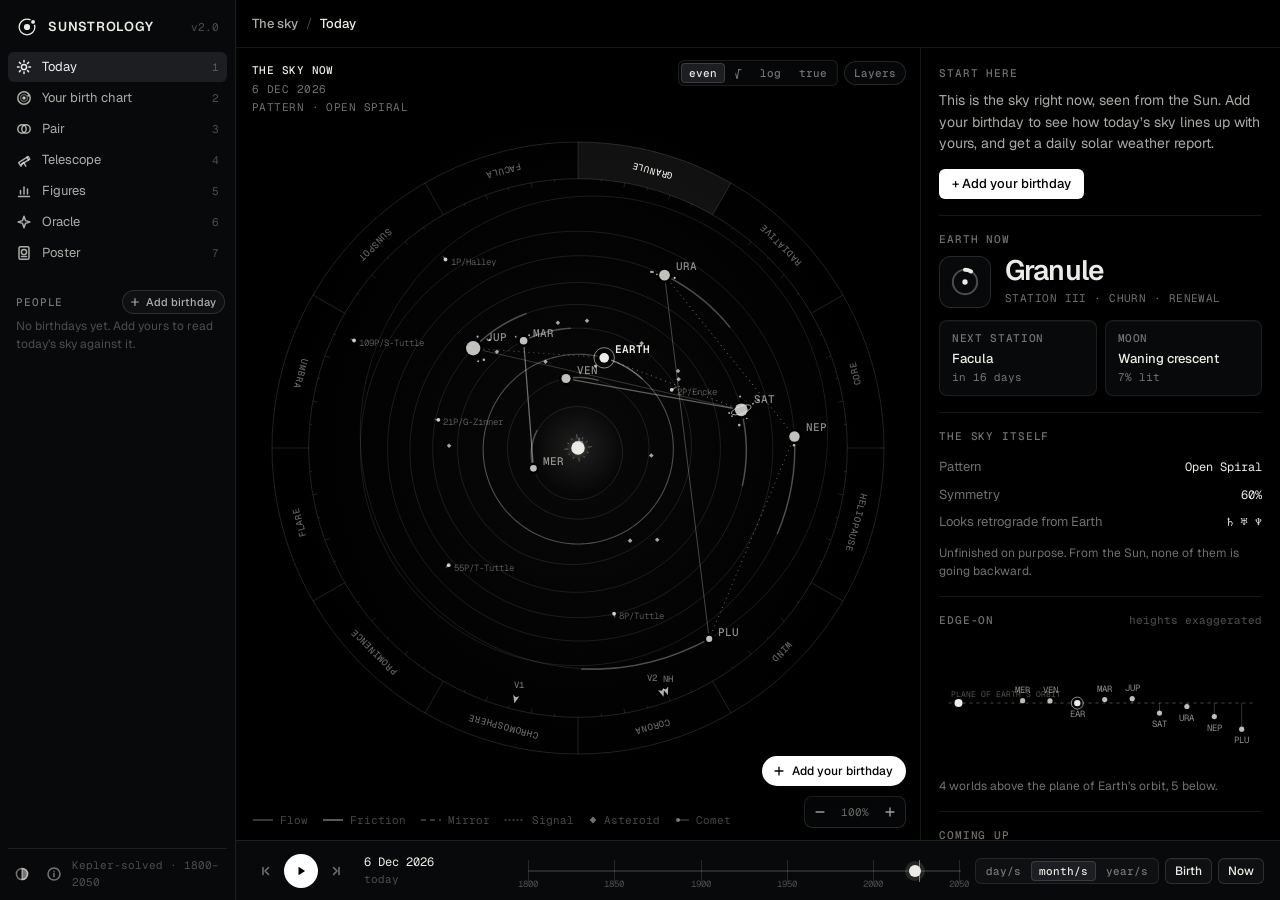
==== commit 7e8d179a: "Wheel: zoom, pan, pinch, pinned cards, bearing pings, trails Scroll zooms toward the cursor (60% to " ====
--- a/web/index.html
+++ b/web/index.html
@@ -86,6 +86,7 @@
               <label><input type="checkbox" data-layer="moons" checked><span>Moons</span></label>
               <label><input type="checkbox" data-layer="wanderers" checked><span>Comets and asteroids</span></label>
               <label><input type="checkbox" data-layer="probes" checked><span>Spacecraft</span></label>
+              <label><input type="checkbox" data-layer="trails" checked><span>Trails</span></label>
               <label><input type="checkbox" data-layer="retro"><span>Retrograde illusion</span></label>
             </div>
           </div>
@@ -97,6 +98,12 @@
           <span><svg width="22" height="6"><line x1="1" y1="3" x2="21" y2="3" stroke="currentColor" stroke-dasharray="1 3" stroke-linecap="round"/></svg>Signal</span>
           <span><svg width="10" height="10"><rect x="2.6" y="2.6" width="4.8" height="4.8" transform="rotate(45 5 5)" fill="currentColor"/></svg>Asteroid</span>
           <span><svg width="16" height="8"><line x1="4" y1="4" x2="15" y2="4" stroke="currentColor" stroke-opacity=".5" stroke-width="1.4"/><circle cx="4" cy="4" r="2" fill="currentColor"/></svg>Comet</span>
+        </div>
+        <div class="zoom" id="zoomBar" role="group" aria-label="Zoom">
+          <button id="zoomOut" title="Zoom out (−)" aria-label="Zoom out"><svg viewBox="0 0 16 16" width="14" height="14" fill="none" stroke="currentColor" stroke-width="1.6" stroke-linecap="round"><path d="M3.5 8h9"/></svg></button>
+          <span id="zoomVal" class="mono">100%</span>
+          <button id="zoomIn" title="Zoom in (+)" aria-label="Zoom in"><svg viewBox="0 0 16 16" width="14" height="14" fill="none" stroke="currentColor" stroke-width="1.6" stroke-linecap="round"><path d="M8 3.5v9M3.5 8h9"/></svg></button>
+          <button id="zoomReset" class="mono" title="Reset view (0, or double-click)" hidden>Reset</button>
         </div>
         <button class="add-chip" id="addChip" data-act="add" hidden><i data-ico="plus"></i>Add your birthday</button>
         <div class="tip mono" id="tip" hidden></div>
@@ -178,7 +185,7 @@
     <p>Sunstrology computes the solar system at any moment between 1800 and 2050 as seen <b>from the Sun</b>, then treats Earth as you. Your sign is Earth’s <b>station</b>: one of twelve 30° sectors of its orbit, named for the Sun’s own anatomy, from Core to Heliopause.</p>
     <p>The astronomy is real orbital mechanics (JPL Keplerian elements, solved with Kepler’s equation; the Moon from Meeus). The stations, patterns and readings are an invented symbolic layer, and the app keeps the two apart.</p>
     <p>No retrogrades, no houses, no borrowed zodiac. From the Sun, nothing ever moves backward.</p>
-    <p class="muted mono">Keys: 1–7 views · space play · ← → step · B birth · N now · L lines · Telescope: drag to look, W A S D fly, Q E down / up, shift boost, scroll speed</p>
+    <p class="muted mono">Keys: 1–7 views · space play · ← → step · B birth · N now · L lines · + − 0 zoom · Wheel: scroll to zoom, drag to pan, click a world to pin it, click empty sky for its bearing · Telescope: drag to look, W A S D fly, Q E down / up, shift boost, scroll speed</p>
     <p class="muted">By Kyler Simzer · MIT licence · <a href="https://github.com/kylersimzer/Sunstrology" target="_blank" rel="noopener">source</a> · <a href="classic/">the original almanac (v1)</a></p>
     <div class="dlg-actions"><span class="grow"></span><button class="btn" id="closeAbout">Close</button></div>
   </div>
--- a/web/css/app.css
+++ b/web/css/app.css
@@ -36,10 +36,18 @@
 .add-bday { display: inline-flex; align-items: center; gap: 5px; height: 24px; padding: 0 8px 0 6px; border: 1px solid var(--line-2); border-radius: var(--r-pill); background: var(--bg-2); color: var(--fg-2); font: 500 var(--fs-micro) var(--sans); letter-spacing: 0; text-transform: none; cursor: pointer; transition: background var(--fast), color var(--fast); }
 .add-bday:hover { background: var(--bg-3); color: var(--fg); }
 .add-bday i[data-ico] { width: 12px; height: 12px; }
-.add-chip { position: absolute; right: 14px; bottom: 12px; z-index: 2; display: inline-flex; align-items: center; gap: 6px; height: 30px; padding: 0 12px 0 9px; border-radius: var(--r-pill); border: 1px solid var(--line-3); background: var(--accent); color: var(--accent-ink); font: 500 var(--fs-mini) var(--sans); cursor: pointer; box-shadow: var(--shadow-menu); }
+.add-chip { position: absolute; right: 14px; bottom: 54px; z-index: 2; display: inline-flex; align-items: center; gap: 6px; height: 30px; padding: 0 12px 0 9px; border-radius: var(--r-pill); border: 1px solid var(--line-3); background: var(--accent); color: var(--accent-ink); font: 500 var(--fs-mini) var(--sans); cursor: pointer; box-shadow: var(--shadow-menu); }
 .add-chip:hover { opacity: 0.9; }
 .add-chip i[data-ico] { width: 14px; height: 14px; }
 .layers { position: relative; }
+.zoom { position: absolute; right: 14px; bottom: 12px; z-index: 2; display: flex; align-items: center; gap: 2px; padding: 2px; border-radius: var(--r-8); border: 1px solid var(--line-2); background: var(--glass); backdrop-filter: blur(8px); }
+.zoom button { height: 26px; min-width: 26px; padding: 0 6px; border: 0; border-radius: var(--r-6); background: none; color: var(--fg-2); display: grid; place-items: center; cursor: pointer; font-size: var(--fs-micro); }
+.zoom button:hover { background: var(--bg-3); color: var(--fg); }
+.zoom span { min-width: 40px; text-align: center; font-size: var(--fs-micro); color: var(--fg-3); }
+.view-stage.scope-on .zoom { display: none; }
+.stage canvas.grabbing { cursor: grabbing; }
+.edge { color: var(--fg); margin: 2px -4px 0; }
+.edge svg { display: block; }
 .layers-menu { position: absolute; right: 0; top: 30px; z-index: 4; min-width: 220px; padding: 6px; border-radius: var(--r-8); background: var(--bg-raised); box-shadow: var(--shadow-menu); }
 .layers-menu label { display: flex; align-items: center; gap: 9px; height: 30px; padding: 0 8px; border-radius: var(--r-6); cursor: pointer; color: var(--fg-2); font-size: var(--fs-mini); }
 .layers-menu label:hover { background: var(--bg-3); color: var(--fg); }
@@ -268,6 +276,8 @@
   .stage { height: min(calc(100vw + 46px), 66dvh); flex: none; }
   .stage-hud.tl span:nth-child(n+2) { display: none; }
   .add-chip { right: auto; left: 12px; bottom: 10px; }
+  .zoom { right: 8px; bottom: 8px; }
+  .zoom span { min-width: 34px; }
   .stage-hud.tl { flex-direction: row; gap: 8px; }
   .stage-hud.tl { top: 16px; left: 12px; }
   .stage-hud.tr { top: 8px; right: 8px; }
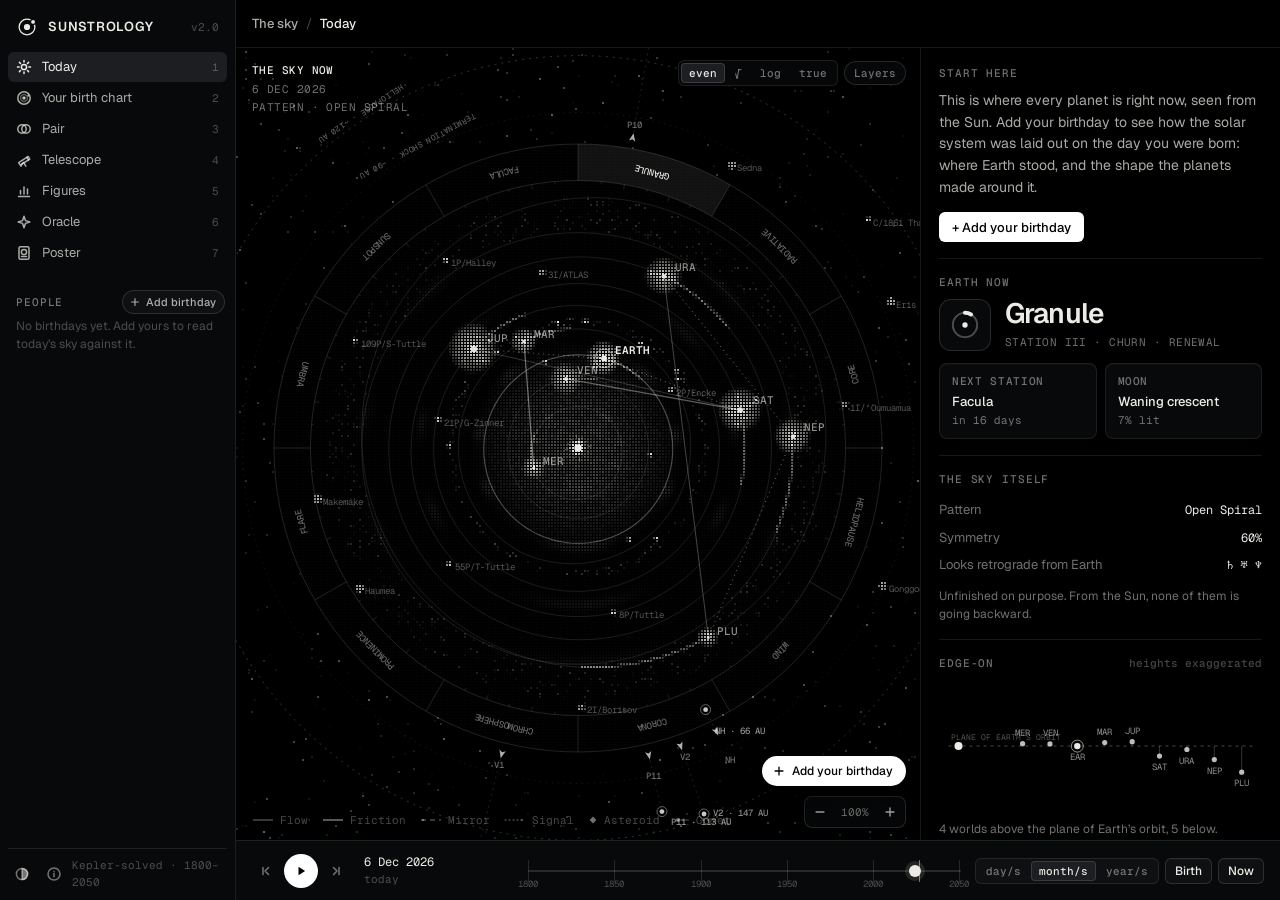
==== commit db75df61: "Pixel style, deep-space objects, clearer intro - Pixels: a new drawing style for the wheel (Layers >" ====
--- a/web/index.html
+++ b/web/index.html
@@ -82,9 +82,10 @@
           <div class="layers">
             <button class="chip" id="layersBtn" aria-haspopup="true" aria-expanded="false">Layers</button>
             <div class="layers-menu" id="layersMenu" hidden>
+              <div class="layers-style"><span>Style</span><div class="seg seg-sm" id="styleSeg" role="group" aria-label="Drawing style"><button data-style="lines">Lines</button><button data-style="pixels">Pixels</button></div><kbd>P</kbd></div>
               <label><input type="checkbox" data-layer="aspects" checked><span>Aspect lines</span><kbd>L</kbd></label>
               <label><input type="checkbox" data-layer="moons" checked><span>Moons</span></label>
-              <label><input type="checkbox" data-layer="wanderers" checked><span>Comets and asteroids</span></label>
+              <label><input type="checkbox" data-layer="wanderers" checked><span>Comets, asteroids, dwarf planets, visitors</span></label>
               <label><input type="checkbox" data-layer="probes" checked><span>Spacecraft</span></label>
               <label><input type="checkbox" data-layer="trails" checked><span>Trails</span></label>
               <label><input type="checkbox" data-layer="retro"><span>Retrograde illusion</span></label>
--- a/web/css/app.css
+++ b/web/css/app.css
@@ -53,6 +53,9 @@
 .layers-menu label:hover { background: var(--bg-3); color: var(--fg); }
 .layers-menu input { accent-color: var(--fg); margin: 0; }
 .layers-menu span { flex: 1; }
+.layers-style { display: flex; align-items: center; gap: 9px; height: 34px; padding: 0 8px; margin-bottom: 4px; border-bottom: 1px solid var(--line); color: var(--fg-2); font-size: var(--fs-mini); }
+.layers-style span { flex: 1; }
+.layers-style .seg { background: var(--bg-2); }
 .layers-menu kbd { font: 400 var(--fs-micro) var(--mono); color: var(--fg-4); }
 .people li { display: flex; align-items: center; gap: 10px; height: 34px; padding: 0 6px 0 8px; border-radius: var(--r-6); cursor: pointer; color: var(--fg-2); }
 .people li:hover { background: var(--bg-3); color: var(--fg); }
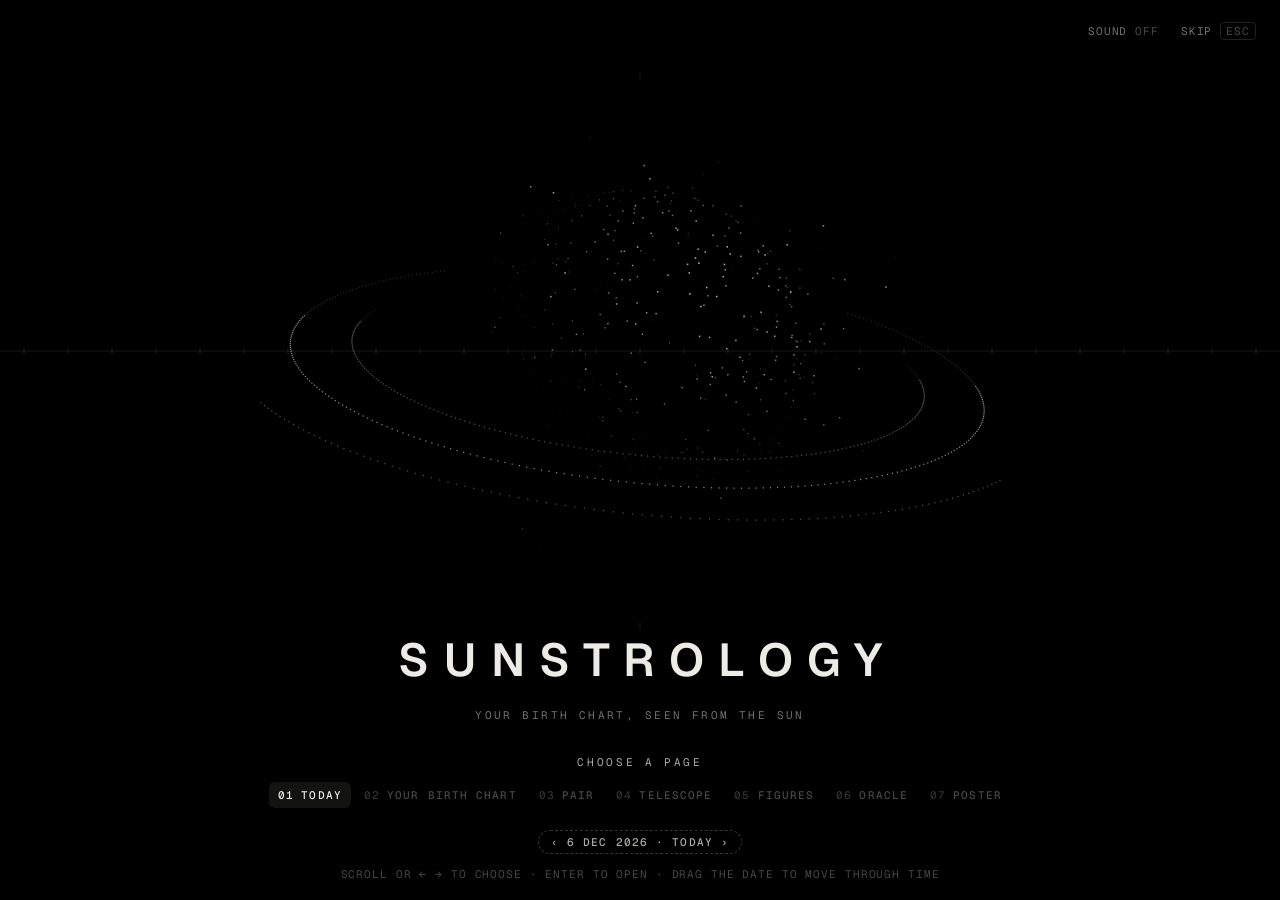
==== commit 4e88bed4: "Orbit menu: a real orrery as a second way round the site A full-screen menu (Menu button, the orbit " ====
--- a/web/index.html
+++ b/web/index.html
@@ -55,13 +55,14 @@
   <!-- top bar (mobile) -->
   <header class="topbar">
     <a class="brand" href="#/sky"><span class="brand-mark" id="brandMarkM"></span><span class="brand-name">SUNSTROLOGY</span></a>
+    <button class="icon-btn omenu-open-m" data-act="menu" aria-label="Open the orbit menu"><svg viewBox="0 0 16 16" width="15" height="15" fill="none" stroke="currentColor" stroke-width="1.4" aria-hidden="true"><circle cx="8" cy="8" r="2.2" fill="currentColor" stroke="none"/><ellipse cx="8" cy="8" rx="6.6" ry="2.6" transform="rotate(-12 8 8)"/></svg></button>
     <button class="who" id="whoBtn" aria-label="Switch person"><span class="who-seal" id="whoSeal"></span><span id="whoName">—</span><i data-ico="chev"></i></button>
   </header>
 
   <main class="main">
     <header class="crumbs">
       <div class="crumb"><span id="crumbPerson">—</span><span class="sep">/</span><span id="crumbView">Today</span></div>
-      <div class="crumb-actions" id="crumbActions"></div>
+      <div class="crumb-actions" id="crumbActions"><button class="btn btn-sm ghost omenu-open" data-act="menu" title="Orbit menu (M)"><svg viewBox="0 0 16 16" width="15" height="15" fill="none" stroke="currentColor" stroke-width="1.4" aria-hidden="true"><circle cx="8" cy="8" r="2.2" fill="currentColor" stroke="none"/><ellipse cx="8" cy="8" rx="6.6" ry="2.6" transform="rotate(-12 8 8)"/></svg>Menu<kbd>M</kbd></button></div>
     </header>
 
     <section class="view view-stage" id="stageView">
--- a/web/css/app.css
+++ b/web/css/app.css
@@ -253,8 +253,77 @@
 .toast { position: fixed; left: 50%; bottom: 84px; transform: translate(-50%, 10px); padding: 8px 14px; border-radius: var(--r-8); background: var(--bg-raised); box-shadow: var(--shadow-menu); opacity: 0; pointer-events: none; transition: opacity var(--med), transform var(--med) var(--ease); z-index: 50; font-size: var(--fs-mini); }
 .toast.on { opacity: 1; transform: translate(-50%, 0); }
 
+/* ---------- the orbit menu ---------- */
+.omenu-open kbd { margin-left: 4px; font: 400 var(--fs-micro) var(--mono); color: var(--fg-4); }
+.omenu-open svg { margin-right: 2px; }
+.omenu { position: fixed; inset: 0; z-index: 60; background: var(--bg); opacity: 0; transition: opacity 0.22s var(--ease); }
+.omenu.on { opacity: 1; }
+.omenu.quick { transition-duration: 0.12s; }
+.omenu.diving .omenu-top, .omenu.diving .omenu-step, .omenu.diving .omenu-hint, .omenu.diving .omenu-intro { opacity: 0; transition: opacity 0.25s; }
+/* the front door: the wordmark settles in under the Sun */
+.omenu-intro { position: absolute; left: 0; right: 0; bottom: 92px; text-align: center; pointer-events: none; }
+.omenu-brand { visibility: hidden; }
+.omenu.intro .omenu-brand, .omenu.intro .omenu-step { opacity: 0; }
+.omenu-word { font-weight: 600; letter-spacing: 0.32em; font-size: clamp(22px, 4.2vw, 46px); margin-right: -0.32em; }
+.omenu.intro .omenu-word { opacity: 0; transform: translateY(10px); filter: blur(6px); }
+.omenu-tag { margin-top: 12px; font-size: var(--fs-micro); letter-spacing: 0.22em; color: var(--fg-3); }
+.omenu.intro .omenu-tag, .omenu.intro .omenu-menu { opacity: 0; }
+/* the menu itself, spelled out: MENU, then the seven pages, numbered; the chosen one lit */
+.omenu-menu { margin: 30px auto 0; pointer-events: auto; max-width: 980px; padding: 0 20px; }
+.omenu-menu-head { text-align: center; font-size: var(--fs-micro); letter-spacing: 0.24em; color: var(--fg-2); margin-bottom: 12px; }
+.omenu-pages { display: flex; flex-wrap: wrap; justify-content: center; gap: 2px 4px; }
+.omenu-pages button { border: 0; background: none; color: var(--fg-4); font: 500 var(--fs-micro) var(--mono); letter-spacing: 0.1em; padding: 6px 9px; border-radius: var(--r-6); cursor: pointer; display: inline-flex; gap: 7px; transition: color var(--fast), background var(--fast); }
+.omenu-pages button b { font-weight: 500; color: var(--fg-4); opacity: 0.7; }
+.omenu-pages button:hover { color: var(--fg-2); }
+.omenu-pages button.on { color: var(--fg); background: rgba(var(--ink), 0.08); }
+.omenu-pages button.on b { color: var(--fg); opacity: 1; }
+.omenu-scrub { pointer-events: auto; border: 1px dashed var(--line-3); background: none; color: var(--fg-2); border-radius: var(--r-pill); padding: 4px 12px; font: 500 var(--fs-micro) var(--mono); letter-spacing: 0.1em; cursor: ew-resize; touch-action: none; user-select: none; }
+.omenu-scrub:hover, .omenu-scrub.on { color: var(--fg); border-color: var(--fg-3); border-style: solid; }
+.omenu-tag span { color: var(--fg-4); }
+.omenu.intro.on .omenu-word { animation: word-in 1.4s 1.1s var(--ease) forwards; }
+.omenu.intro.on .omenu-tag { animation: fade-in 1s 1.9s var(--ease) forwards; }
+.omenu.intro.on .omenu-menu { animation: fade-in 1s 2.3s var(--ease) forwards; }
+.omenu.intro .omenu-hint { opacity: 0; animation: fade-in 1s 2.6s forwards; }
+@keyframes word-in { to { opacity: 1; transform: none; filter: none; } }
+@keyframes fade-in { to { opacity: 1; } }
+/* arriving from the menu */
+.main.arrive { animation: arrive 0.55s var(--ease); }
+@keyframes arrive { from { opacity: 0; transform: scale(1.04); filter: blur(3px); } }
+@media (prefers-reduced-motion: reduce) { .omenu.intro .omenu-word, .omenu.intro .omenu-tag, .omenu.intro .omenu-menu, .omenu.intro .omenu-date, .omenu.intro .omenu-hint { opacity: 1; transform: none; filter: none; animation: none; } }
+.omenu-cv { position: absolute; inset: 0; width: 100%; height: 100%; touch-action: none; }
+.omenu-top { position: absolute; top: 0; left: 0; right: 0; display: flex; align-items: center; justify-content: space-between; padding: 16px 20px; pointer-events: none; }
+.omenu-top > * { pointer-events: auto; }
+.omenu-brand { display: flex; align-items: center; gap: 10px; font-weight: 600; letter-spacing: 0.06em; font-size: var(--fs-small); }
+.omenu-brand em { font-style: normal; font-weight: 500; font-size: var(--fs-micro); color: var(--fg-4); letter-spacing: 0.08em; }
+.omenu-mark { display: inline-flex; width: 20px; height: 20px; }
+.omenu-mark svg { width: 100%; height: 100%; }
+.omenu-right { display: flex; align-items: center; gap: 14px; }
+.omenu-sound { border: 0; background: none; color: var(--fg-3); font-size: var(--fs-micro); letter-spacing: 0.08em; cursor: pointer; padding: 6px 4px; }
+.omenu-sound i { font-style: normal; color: var(--fg-4); }
+.omenu-sound[aria-pressed='true'], .omenu-sound[aria-pressed='true'] i { color: var(--fg); }
+.omenu-sound:hover { color: var(--fg); }
+.omenu-date { position: absolute; left: 0; right: 0; bottom: 46px; display: flex; justify-content: center; align-items: center; gap: 12px; font-size: var(--fs-micro); letter-spacing: 0.1em; color: var(--fg-2); pointer-events: none; }
+.omenu-now { pointer-events: auto; border: 1px solid var(--line-2); background: none; color: var(--fg-2); border-radius: var(--r-pill); padding: 3px 9px; font: 500 var(--fs-micro) var(--mono); letter-spacing: 0.08em; cursor: pointer; }
+.omenu-now:hover { color: var(--fg); border-color: var(--line-3); }
+.omenu.intro .omenu-date { opacity: 0; animation: fade-in 1s 2.6s forwards; }
+.omenu.diving .omenu-date { opacity: 0; transition: opacity 0.25s; }
+.omenu-close { border: 0; background: none; color: var(--fg-3); font-size: var(--fs-micro); letter-spacing: 0.08em; cursor: pointer; display: inline-flex; align-items: center; gap: 8px; padding: 6px 4px; }
+.omenu-close:hover { color: var(--fg); }
+.omenu-close kbd { font: 400 var(--fs-micro) var(--mono); border: 1px solid var(--line-2); border-radius: var(--r-4); padding: 1px 5px; color: var(--fg-4); }
+.omenu-step { position: absolute; top: 50%; transform: translateY(-50%); width: 44px; height: 44px; border: 0; background: none; color: var(--fg-2); font-size: 18px; cursor: pointer; }
+.omenu-step:hover { color: var(--fg); }
+.omenu-step.prev { left: 8px; } .omenu-step.next { right: 8px; }
+.omenu-hint .narrow { display: none; }
+.omenu-hint { position: absolute; left: 0; right: 0; bottom: 18px; text-align: center; font-size: var(--fs-micro); letter-spacing: 0.08em; color: var(--fg-4); pointer-events: none; }
+/* the same menu as plain buttons, for keyboards and screen readers; shown when focused */
+.omenu-list { position: absolute; left: 20px; bottom: 44px; margin: 0; padding: 0; list-style: none; display: flex; flex-direction: column; gap: 2px; }
+.omenu-list button { position: absolute; width: 1px; height: 1px; overflow: hidden; clip: rect(0 0 0 0); border: 0; padding: 0; background: none; color: var(--fg); }
+.omenu-list button:focus-visible { position: static; width: auto; height: auto; clip: auto; padding: 4px 8px; font: 500 var(--fs-mini) var(--mono); }
+.omenu-list button span { display: none; }
+
 /* ---------- mobile chrome, hidden on desktop ---------- */
 .topbar, .tabs { display: none; }
+.omenu-open-m { display: none; }
 
 /* ---------- tablet ---------- */
 @media (max-width: 1180px) {
@@ -268,6 +337,19 @@
   body { overflow: auto; }
   .app { display: block; height: auto; min-height: 100dvh; padding-bottom: calc(var(--tabs) + env(safe-area-inset-bottom)); }
   .side { display: none; }
+  .omenu-open-m { display: inline-flex; margin-left: auto; margin-right: 6px; color: var(--fg-2); }
+  .omenu-hint { bottom: calc(14px + env(safe-area-inset-bottom)); }
+  .omenu-date { bottom: calc(40px + env(safe-area-inset-bottom)); flex-wrap: wrap; }
+  .omenu-brand em { display: none; }
+  .omenu-tag { letter-spacing: 0.12em; padding: 0 18px; line-height: 1.7; }
+  .omenu-tag span { display: none; }
+  .omenu-intro { bottom: calc(78px + env(safe-area-inset-bottom)); }
+  .omenu-menu { margin-top: 18px; padding: 0; }
+  .omenu-pages { flex-wrap: nowrap; justify-content: flex-start; overflow-x: auto; padding: 0 16px; scrollbar-width: none; }
+  .omenu-pages::-webkit-scrollbar { display: none; }
+  .omenu-pages button { flex: none; }
+  .omenu-word { letter-spacing: 0.24em; margin-right: -0.24em; }
+  .omenu-hint .wide { display: none; } .omenu-hint .narrow { display: inline; }
   .topbar { display: flex; position: sticky; top: 0; z-index: 10; height: 52px; align-items: center; justify-content: space-between; padding: 0 10px 0 6px; background: var(--glass); backdrop-filter: blur(14px); border-bottom: 1px solid var(--line); }
   .topbar .brand { padding: 0 8px; }
   .who { display: inline-flex; align-items: center; gap: 8px; height: 32px; padding: 0 8px 0 6px; border-radius: var(--r-pill); border: 1px solid var(--line-2); background: var(--bg-2); cursor: pointer; max-width: 55vw; }
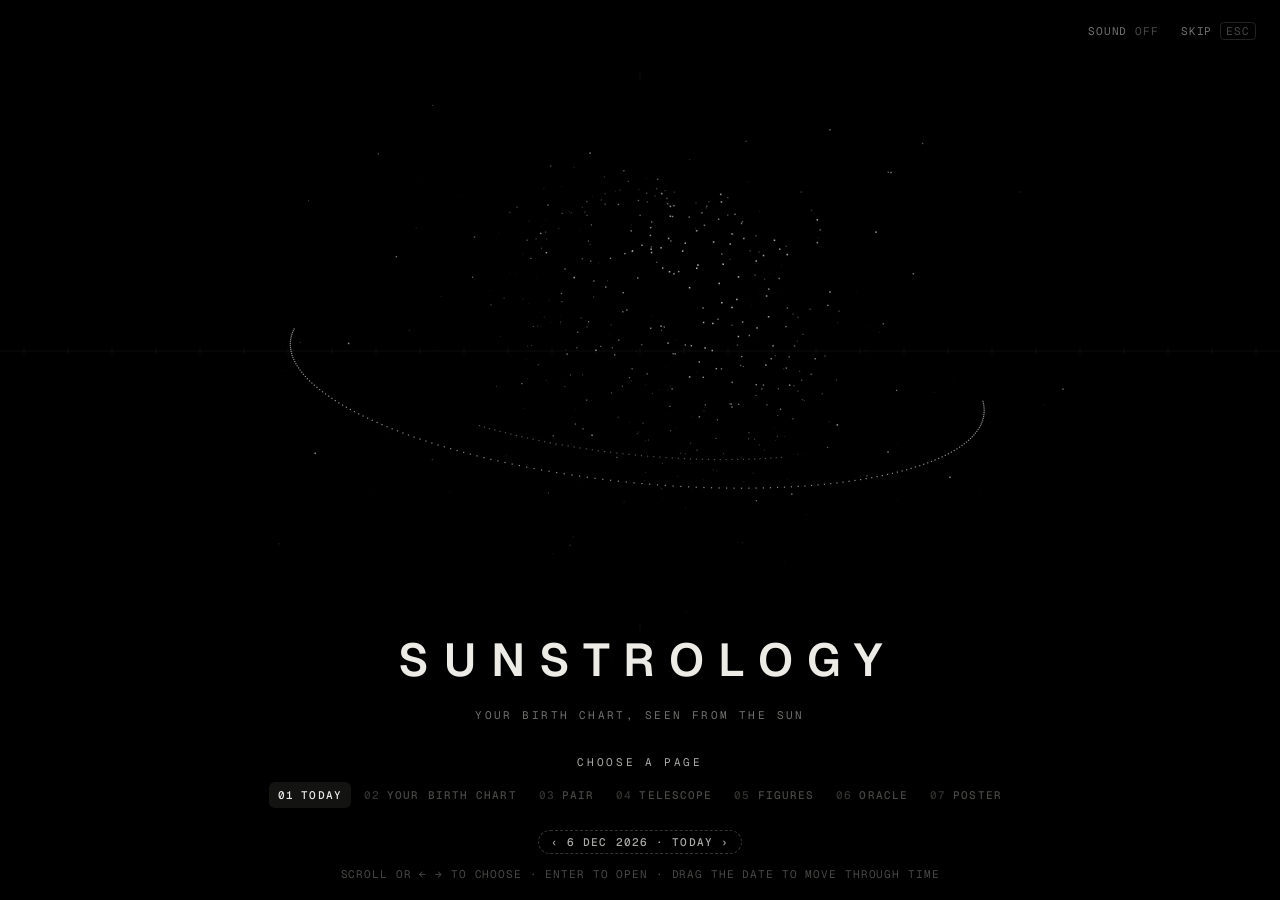
==== commit fe8ab779: "Front door: no flash of the page before the intro A check in the head hides the page before first pa" ====
--- a/web/index.html
+++ b/web/index.html
@@ -23,6 +23,10 @@
   <link href="https://fonts.googleapis.com/css2?family=Geist:wght@400;500;600&family=Geist+Mono:wght@400;500&display=swap" rel="stylesheet">
   <link rel="stylesheet" href="css/tokens.css">
   <link rel="stylesheet" href="css/app.css">
+  <script>
+    // before anything paints: if the front-door intro is going to play, keep the page hidden so it can't flash first
+    try { var h = location.hash; if (!localStorage.getItem('sun.intro') && (!h || h === '#/' || h === '#/sky')) document.documentElement.classList.add('intro-pending'); } catch (e) { }
+  </script>
 </head>
 <body>
 <div class="app" id="app">
--- a/web/css/app.css
+++ b/web/css/app.css
@@ -254,6 +254,8 @@
 .toast.on { opacity: 1; transform: translate(-50%, 0); }
 
 /* ---------- the orbit menu ---------- */
+html.intro-pending .app { visibility: hidden; }
+.omenu.instant { transition: none; }
 .omenu-open kbd { margin-left: 4px; font: 400 var(--fs-micro) var(--mono); color: var(--fg-4); }
 .omenu-open svg { margin-right: 2px; }
 .omenu { position: fixed; inset: 0; z-index: 60; background: var(--bg); opacity: 0; transition: opacity 0.22s var(--ease); }
